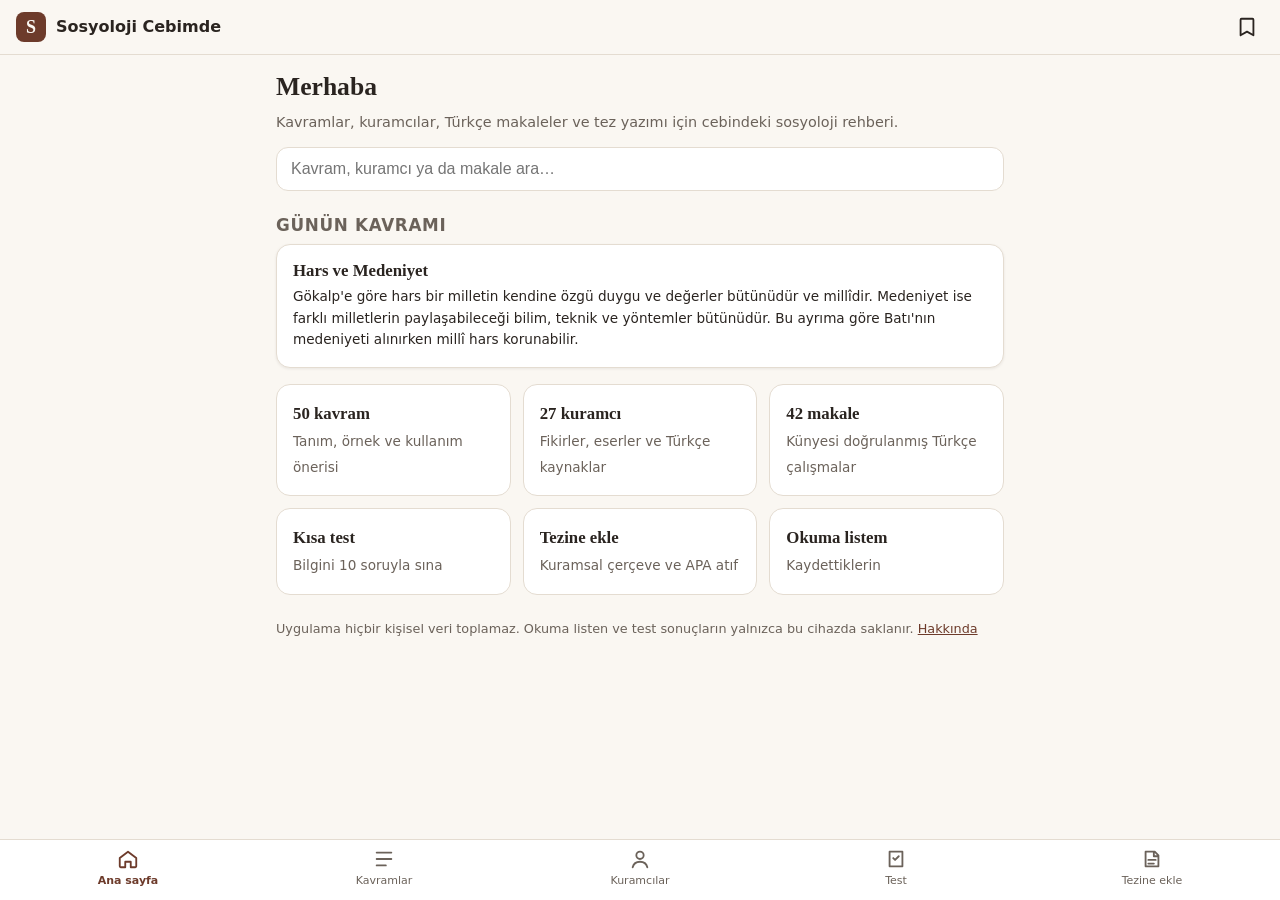
==== app/index.html @ 09aa5ed4 "Sosyoloji Cebimde PWA uygulamasını ekle Kavramlar, kuramcılar, doğrulanmış Türkçe makaleler, test, t" ====
<!doctype html>
<html lang="tr">
<head>
  <meta charset="utf-8">
  <meta name="viewport" content="width=device-width, initial-scale=1, viewport-fit=cover">
  <title>Sosyoloji Cebimde</title>
  <meta name="description" content="Sosyoloji kavramları, kuramcılar, Türkçe makale önerileri, kısa testler ve tez yazım rehberi. Ücretsiz ve çevrimdışı çalışır, hiçbir veri toplamaz.">
  <meta name="theme-color" content="#6d3b2b">
  <link rel="manifest" href="manifest.webmanifest">
  <link rel="icon" href="icons/icon-192.png" type="image/png">
  <link rel="apple-touch-icon" href="icons/icon-192.png">
  <link rel="stylesheet" href="styles.css">
</head>
<body>
  <header class="ust">
    <a href="#/" class="logo" aria-label="Ana sayfa">
      <span class="logo-isaret" aria-hidden="true">S</span>
      <span>Sosyoloji Cebimde</span>
    </a>
    <a href="#/listem" class="ust-dugme" aria-label="Okuma listem" title="Okuma listem">
      <svg viewBox="0 0 24 24" width="22" height="22" aria-hidden="true"><path d="M6 3h12a1 1 0 0 1 1 1v17l-7-4-7 4V4a1 1 0 0 1 1-1z" fill="none" stroke="currentColor" stroke-width="2" stroke-linejoin="round"/></svg>
    </a>
  </header>

  <main id="icerik" tabindex="-1"></main>

  <nav class="alt-menu" aria-label="Ana menü">
    <a href="#/" data-menu="ana">
      <svg viewBox="0 0 24 24" aria-hidden="true"><path d="M3 11l9-7 9 7v9a1 1 0 0 1-1 1h-5v-6H9v6H4a1 1 0 0 1-1-1z" fill="none" stroke="currentColor" stroke-width="2" stroke-linejoin="round"/></svg>
      <span>Ana sayfa</span>
    </a>
    <a href="#/kavramlar" data-menu="kavram">
      <svg viewBox="0 0 24 24" aria-hidden="true"><path d="M4 5h16M4 12h16M4 19h10" fill="none" stroke="currentColor" stroke-width="2" stroke-linecap="round"/></svg>
      <span>Kavramlar</span>
    </a>
    <a href="#/kuramcilar" data-menu="kuramci">
      <svg viewBox="0 0 24 24" aria-hidden="true"><circle cx="12" cy="8" r="4" fill="none" stroke="currentColor" stroke-width="2"/><path d="M4 21c1-4 4-6 8-6s7 2 8 6" fill="none" stroke="currentColor" stroke-width="2" stroke-linecap="round"/></svg>
      <span>Kuramcılar</span>
    </a>
    <a href="#/test" data-menu="test">
      <svg viewBox="0 0 24 24" aria-hidden="true"><path d="M9 11l2 2 4-4M5 4h14v16H5z" fill="none" stroke="currentColor" stroke-width="2" stroke-linejoin="round" stroke-linecap="round"/></svg>
      <span>Test</span>
    </a>
    <a href="#/tez" data-menu="tez">
      <svg viewBox="0 0 24 24" aria-hidden="true"><path d="M5 4h10l4 4v12H5z M14 4v5h5 M8 13h8 M8 17h6" fill="none" stroke="currentColor" stroke-width="2" stroke-linejoin="round" stroke-linecap="round"/></svg>
      <span>Tezine ekle</span>
    </a>
  </nav>

  <div id="bildirim" role="status" aria-live="polite"></div>

  <script src="data/kuramcilar.js"></script>
  <script src="data/kavramlar.js"></script>
  <script src="data/makaleler.js"></script>
  <script src="data/rehber.js"></script>
  <script src="app.js"></script>
</body>
</html>
---- app/styles.css ----
:root {
  --zemin: #faf7f2;
  --yuzey: #ffffff;
  --yuzey-2: #f3eee6;
  --metin: #2a2420;
  --metin-soluk: #6b625a;
  --vurgu: #6d3b2b;
  --vurgu-acik: #f2e3dc;
  --cizgi: #e4dcd1;
  --basari: #2f6b45;
  --basari-acik: #e1f0e6;
  --hata: #a33a2b;
  --hata-acik: #f8e2de;
  --golge: 0 1px 3px rgba(40, 30, 20, .08);
  --yaricap: 14px;
  --font: system-ui, -apple-system, "Segoe UI", Roboto, "Noto Sans", sans-serif;
  --serif: Georgia, "Iowan Old Style", "Noto Serif", serif;
}
@media (prefers-color-scheme: dark) {
  :root:not([data-theme="light"]) {
    --zemin: #1b1816;
    --yuzey: #25211e;
    --yuzey-2: #2e2925;
    --metin: #eee7df;
    --metin-soluk: #a99e93;
    --vurgu: #e0a48d;
    --vurgu-acik: #3a2a23;
    --cizgi: #3a342f;
    --basari: #8fd0a6;
    --basari-acik: #1f3326;
    --hata: #f0a093;
    --hata-acik: #3b2420;
    --golge: none;
  }
}
:root[data-theme="dark"] {
  --zemin: #1b1816; --yuzey: #25211e; --yuzey-2: #2e2925; --metin: #eee7df; --metin-soluk: #a99e93;
  --vurgu: #e0a48d; --vurgu-acik: #3a2a23; --cizgi: #3a342f; --basari: #8fd0a6; --basari-acik: #1f3326;
  --hata: #f0a093; --hata-acik: #3b2420; --golge: none;
}

* { box-sizing: border-box; }
html { -webkit-text-size-adjust: 100%; }
body {
  margin: 0;
  background: var(--zemin);
  color: var(--metin);
  font-family: var(--font);
  font-size: 16px;
  line-height: 1.6;
  padding-bottom: calc(72px + env(safe-area-inset-bottom));
}
a { color: var(--vurgu); }
h1, h2, h3 { font-family: var(--serif); line-height: 1.25; margin: 0 0 .5rem; }
h1 { font-size: 1.6rem; }
h2 { font-size: 1.25rem; margin-top: 1.5rem; }
h3 { font-size: 1.05rem; }
p { margin: 0 0 .8rem; }

.ust {
  position: sticky; top: 0; z-index: 10;
  display: flex; align-items: center; justify-content: space-between;
  padding: 10px 16px; padding-top: calc(10px + env(safe-area-inset-top));
  background: var(--zemin); border-bottom: 1px solid var(--cizgi);
}
.logo { display: flex; align-items: center; gap: 10px; text-decoration: none; color: var(--metin); font-weight: 600; }
.logo-isaret {
  width: 30px; height: 30px; border-radius: 8px; display: grid; place-items: center;
  background: var(--vurgu); color: var(--zemin); font-family: var(--serif); font-size: 18px;
}
.ust-dugme { color: var(--metin); padding: 6px; border-radius: 8px; display: grid; place-items: center; }

main { max-width: 760px; margin: 0 auto; padding: 16px; outline: none; }

.alt-menu {
  position: fixed; bottom: 0; left: 0; right: 0; z-index: 10;
  display: grid; grid-template-columns: repeat(5, 1fr);
  background: var(--yuzey); border-top: 1px solid var(--cizgi);
  padding-bottom: env(safe-area-inset-bottom);
}
.alt-menu a {
  display: flex; flex-direction: column; align-items: center; gap: 2px;
  padding: 8px 2px 10px; text-decoration: none; color: var(--metin-soluk); font-size: 11px;
}
.alt-menu svg { width: 22px; height: 22px; }
.alt-menu a.aktif { color: var(--vurgu); font-weight: 600; }

.arama {
  width: 100%; padding: 12px 14px; font-size: 16px; border-radius: 12px;
  border: 1px solid var(--cizgi); background: var(--yuzey); color: var(--metin);
}
.arama:focus { outline: 2px solid var(--vurgu); outline-offset: 1px; }

.kart {
  background: var(--yuzey); border: 1px solid var(--cizgi); border-radius: var(--yaricap);
  padding: 16px; margin-bottom: 12px; box-shadow: var(--golge);
}
.kart-link { display: block; text-decoration: none; color: inherit; }
.kart-link:active { background: var(--yuzey-2); }
.kart h3 { margin-bottom: 4px; }
.soluk { color: var(--metin-soluk); font-size: .9rem; }
.kucuk { font-size: .85rem; }

.izgara { display: grid; grid-template-columns: repeat(2, 1fr); gap: 12px; margin: 16px 0; }
.kutucuk {
  display: block; padding: 16px; border-radius: var(--yaricap); text-decoration: none;
  background: var(--yuzey); border: 1px solid var(--cizgi); color: var(--metin);
}
.kutucuk b { display: block; font-family: var(--serif); font-size: 1.05rem; }
.kutucuk span { font-size: .85rem; color: var(--metin-soluk); }

.etiket {
  display: inline-block; font-size: .78rem; padding: 2px 10px; border-radius: 999px;
  background: var(--vurgu-acik); color: var(--vurgu); margin: 0 6px 6px 0; text-decoration: none;
}
.filtre { display: flex; gap: 8px; overflow-x: auto; padding: 4px 0 12px; scrollbar-width: none; }
.filtre button {
  flex: none; border: 1px solid var(--cizgi); background: var(--yuzey); color: var(--metin);
  padding: 6px 12px; border-radius: 999px; font-size: .85rem; cursor: pointer;
}
.filtre button.secili { background: var(--vurgu); color: var(--zemin); border-color: var(--vurgu); }

.bolum { margin-top: 20px; }
.bolum > h2 { font-size: 1.05rem; font-family: var(--font); text-transform: uppercase; letter-spacing: .04em; color: var(--metin-soluk); }
.alinti {
  border-left: 3px solid var(--vurgu); background: var(--yuzey-2);
  padding: 12px 14px; border-radius: 0 10px 10px 0; margin: 8px 0 12px;
}
ul.duz, ol.duz { padding-left: 1.2rem; margin: 0 0 .8rem; }
ul.duz li, ol.duz li { margin-bottom: .4rem; }

.dugme {
  display: inline-flex; align-items: center; justify-content: center; gap: 6px;
  border: 1px solid var(--cizgi); background: var(--yuzey); color: var(--metin);
  padding: 8px 12px; border-radius: 10px; font-size: .88rem; cursor: pointer; text-decoration: none;
}
.dugme.ana { background: var(--vurgu); color: var(--zemin); border-color: var(--vurgu); font-weight: 600; }
.dugme-sira { display: flex; flex-wrap: wrap; gap: 8px; margin-top: 10px; }
.yildiz { border: none; background: none; color: var(--vurgu); cursor: pointer; padding: 4px; font-size: 1.3rem; line-height: 1; }

.makale .kunye { font-size: .9rem; min-width: 0; flex: 1; overflow-wrap: anywhere; }
.ust-baslik > h1 { min-width: 0; }
.ust-baslik .yildiz { flex: none; }
.makale .kunye i { font-style: italic; }

.ust-baslik { display: flex; justify-content: space-between; align-items: flex-start; gap: 8px; }
.geri { display: inline-block; margin-bottom: 8px; font-size: .9rem; text-decoration: none; }

.soru { font-family: var(--serif); font-size: 1.15rem; margin-bottom: 12px; }
.secenek {
  display: block; width: 100%; text-align: left; padding: 12px 14px; margin-bottom: 8px;
  border: 1px solid var(--cizgi); border-radius: 12px; background: var(--yuzey); color: var(--metin);
  font-size: 1rem; cursor: pointer;
}
.secenek.dogru { background: var(--basari-acik); border-color: var(--basari); color: var(--metin); }
.secenek.yanlis { background: var(--hata-acik); border-color: var(--hata); color: var(--metin); }
.secenek:disabled { cursor: default; }
.ilerleme { height: 6px; background: var(--yuzey-2); border-radius: 99px; overflow: hidden; margin-bottom: 16px; }
.ilerleme > div { height: 100%; background: var(--vurgu); }
.skor { font-family: var(--serif); font-size: 3rem; color: var(--vurgu); text-align: center; margin: 8px 0; }

table.tablo { width: 100%; border-collapse: collapse; font-size: .9rem; margin-bottom: 12px; }
table.tablo th, table.tablo td { border-bottom: 1px solid var(--cizgi); padding: 8px 6px; text-align: left; vertical-align: top; }
table.tablo th { color: var(--metin-soluk); font-weight: 600; }
.ipucu { background: var(--vurgu-acik); border-radius: 10px; padding: 10px 12px; font-size: .92rem; margin: 8px 0 12px; }
.kalip { background: var(--yuzey-2); border-radius: 10px; padding: 10px 12px; margin: 6px 0 10px; font-size: .9rem; overflow-wrap: anywhere; }

details.akordeon { background: var(--yuzey); border: 1px solid var(--cizgi); border-radius: var(--yaricap); margin-bottom: 10px; }
details.akordeon > summary { padding: 14px 16px; cursor: pointer; font-weight: 600; list-style: none; }
details.akordeon > summary::-webkit-details-marker { display: none; }
details.akordeon > summary::after { content: "+"; float: right; color: var(--metin-soluk); }
details.akordeon[open] > summary::after { content: "–"; }
details.akordeon > div { padding: 0 16px 14px; }

label.alan { display: block; font-size: .85rem; color: var(--metin-soluk); margin: 10px 0 4px; }
input.girdi, select.girdi, textarea.girdi {
  font-family: inherit;
  width: 100%; padding: 10px 12px; font-size: 16px; border-radius: 10px;
  border: 1px solid var(--cizgi); background: var(--yuzey); color: var(--metin);
}
.cikti { background: var(--yuzey-2); border-radius: 10px; padding: 12px; margin-top: 12px; overflow-wrap: anywhere; min-height: 2.5em; }

#bildirim {
  position: fixed; left: 50%; bottom: calc(84px + env(safe-area-inset-bottom)); transform: translateX(-50%);
  background: var(--metin); color: var(--zemin); padding: 10px 16px; border-radius: 10px; font-size: .9rem;
  opacity: 0; pointer-events: none; transition: opacity .2s; max-width: calc(100% - 32px); z-index: 20;
}
#bildirim.goster { opacity: 1; }
.bos { text-align: center; color: var(--metin-soluk); padding: 32px 8px; }
.alt-not { font-size: .8rem; color: var(--metin-soluk); margin-top: 24px; }

@media (min-width: 560px) {
  .izgara { grid-template-columns: repeat(3, 1fr); }
}
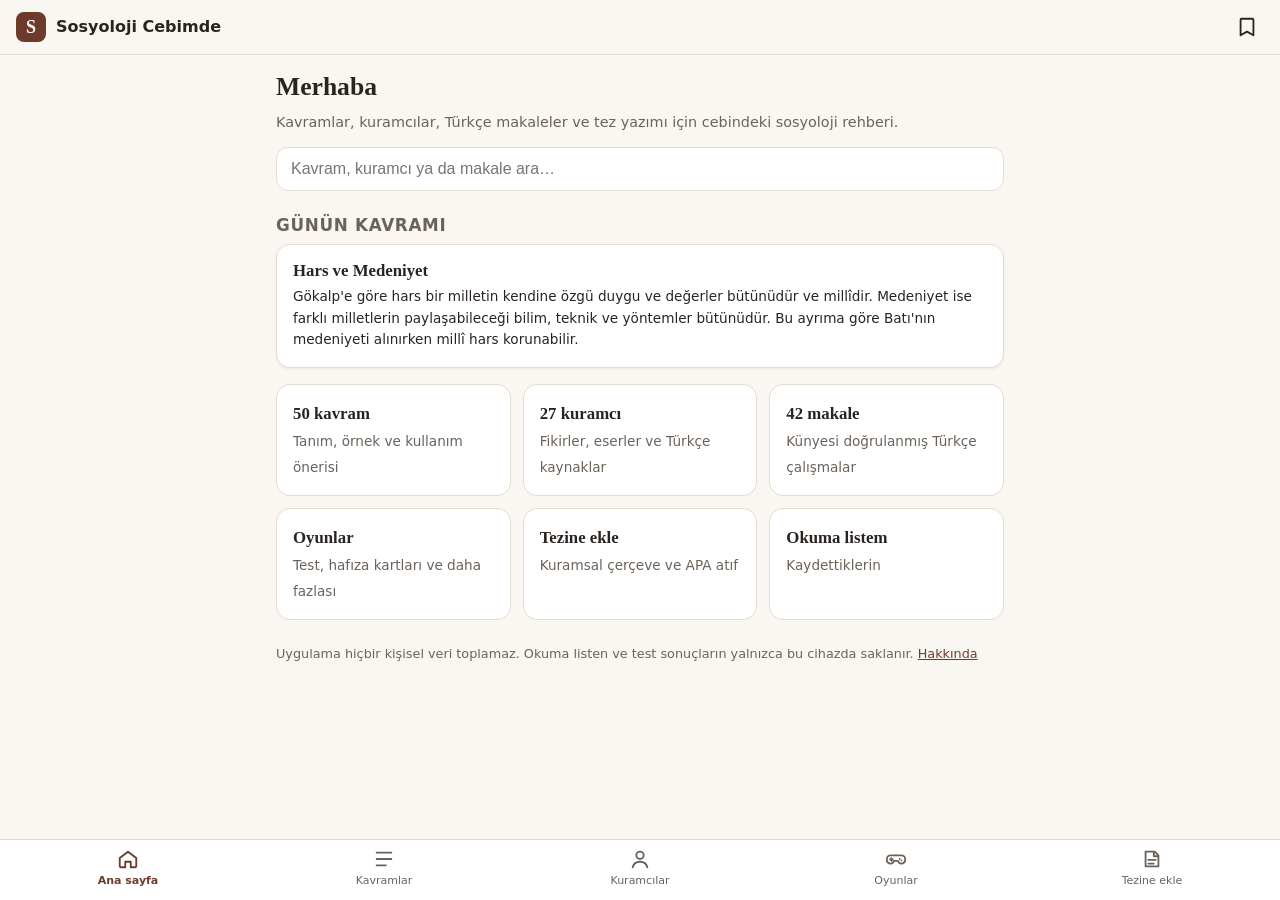
==== commit 0ec02448: "Uygulamaya dört sosyoloji oyunu ekle Hafıza Kartları, Saha Notu, Zaman Çizelgesi ve Kavram Tahmini. " ====
--- a/app/index.html
+++ b/app/index.html
@@ -4,7 +4,7 @@
   <meta charset="utf-8">
   <meta name="viewport" content="width=device-width, initial-scale=1, viewport-fit=cover">
   <title>Sosyoloji Cebimde</title>
-  <meta name="description" content="Sosyoloji kavramları, kuramcılar, Türkçe makale önerileri, kısa testler ve tez yazım rehberi. Ücretsiz ve çevrimdışı çalışır, hiçbir veri toplamaz.">
+  <meta name="description" content="Sosyoloji kavramları, kuramcılar, Türkçe makale önerileri, kısa testler, sosyoloji oyunları ve tez yazım rehberi. Ücretsiz ve çevrimdışı çalışır, hiçbir veri toplamaz.">
   <meta name="theme-color" content="#6d3b2b">
   <link rel="manifest" href="manifest.webmanifest">
   <link rel="icon" href="icons/icon-192.png" type="image/png">
@@ -37,9 +37,9 @@
       <svg viewBox="0 0 24 24" aria-hidden="true"><circle cx="12" cy="8" r="4" fill="none" stroke="currentColor" stroke-width="2"/><path d="M4 21c1-4 4-6 8-6s7 2 8 6" fill="none" stroke="currentColor" stroke-width="2" stroke-linecap="round"/></svg>
       <span>Kuramcılar</span>
     </a>
-    <a href="#/test" data-menu="test">
-      <svg viewBox="0 0 24 24" aria-hidden="true"><path d="M9 11l2 2 4-4M5 4h14v16H5z" fill="none" stroke="currentColor" stroke-width="2" stroke-linejoin="round" stroke-linecap="round"/></svg>
-      <span>Test</span>
+    <a href="#/oyunlar" data-menu="oyun">
+      <svg viewBox="0 0 24 24" aria-hidden="true"><path d="M6 8h12a4 4 0 0 1 4 4v1a4 4 0 0 1-7 2.6L14 14h-4l-1 1.6A4 4 0 0 1 2 13v-1a4 4 0 0 1 4-4z M7 11v3 M5.5 12.5h3 M16 12h.01 M18 13.5h.01" fill="none" stroke="currentColor" stroke-width="2" stroke-linejoin="round" stroke-linecap="round"/></svg>
+      <span>Oyunlar</span>
     </a>
     <a href="#/tez" data-menu="tez">
       <svg viewBox="0 0 24 24" aria-hidden="true"><path d="M5 4h10l4 4v12H5z M14 4v5h5 M8 13h8 M8 17h6" fill="none" stroke="currentColor" stroke-width="2" stroke-linejoin="round" stroke-linecap="round"/></svg>
@@ -53,6 +53,7 @@
   <script src="data/kavramlar.js"></script>
   <script src="data/makaleler.js"></script>
   <script src="data/rehber.js"></script>
+  <script src="oyunlar.js"></script>
   <script src="app.js"></script>
 </body>
 </html>
--- a/app/styles.css
+++ b/app/styles.css
@@ -192,3 +192,36 @@
 @media (min-width: 560px) {
   .izgara { grid-template-columns: repeat(3, 1fr); }
 }
+
+/* oyunlar */
+.oyun-kart { display: flex; gap: 14px; align-items: center; }
+.oyun-kart h3 { margin: 0 0 2px; }
+.oyun-simge { font-size: 1.8rem; width: 48px; height: 48px; flex: none; display: grid; place-items: center; background: var(--vurgu-acik); border-radius: 12px; }
+.hafiza-izgara { display: grid; grid-template-columns: repeat(3, 1fr); gap: 8px; margin: 12px 0; }
+.hafiza-kart {
+  position: relative; min-height: 92px; border-radius: 12px; border: 1px solid var(--cizgi); cursor: pointer;
+  background: var(--vurgu); color: var(--zemin); padding: 8px; font-size: .85rem; line-height: 1.3; font-family: var(--font);
+  overflow-wrap: anywhere;
+}
+.hafiza-kart .on { font-family: var(--serif); font-size: 1.8rem; }
+.hafiza-kart .arka { display: none; }
+.hafiza-kart small { display: block; font-size: .68rem; opacity: .7; margin-bottom: 4px; text-transform: uppercase; letter-spacing: .04em; }
+.hafiza-kart.cevrik, .hafiza-kart.tamam { background: var(--yuzey); color: var(--metin); }
+.hafiza-kart.cevrik .on, .hafiza-kart.tamam .on { display: none; }
+.hafiza-kart.cevrik .arka, .hafiza-kart.tamam .arka { display: block; }
+.hafiza-kart.tamam { background: var(--basari-acik); border-color: var(--basari); }
+.saha-notu {
+  background: var(--yuzey); border: 1px dashed var(--vurgu); border-radius: 12px; padding: 14px 16px; margin-bottom: 14px;
+  font-family: var(--serif); font-size: 1.05rem; line-height: 1.55;
+}
+.saha-notu small { display: block; font-family: var(--font); font-size: .75rem; color: var(--vurgu); text-transform: uppercase; letter-spacing: .05em; margin-bottom: 6px; }
+.sira-rozet { display: inline-grid; place-items: center; width: 26px; height: 26px; border-radius: 50%; border: 1px solid var(--cizgi); margin-right: 10px; font-weight: 700; font-size: .85rem; vertical-align: middle; }
+.secili-sira .sira-rozet { background: var(--vurgu); color: var(--zemin); border-color: var(--vurgu); }
+.kelime { display: flex; flex-wrap: wrap; gap: 10px 16px; margin: 16px 0 6px; justify-content: center; }
+.kelime-grup { display: inline-flex; gap: 2px; white-space: nowrap; }
+.harf-kutu { width: 20px; height: 34px; border-bottom: 3px solid var(--vurgu); display: grid; place-items: center; font-weight: 700; font-size: 1.1rem; }
+.bosluk { width: 14px; }
+.klavye { display: grid; grid-template-columns: repeat(8, 1fr); gap: 6px; margin: 10px 0 14px; }
+.tus { padding: 10px 0; border-radius: 8px; border: 1px solid var(--cizgi); background: var(--yuzey); color: var(--metin); font-size: 1rem; font-weight: 600; cursor: pointer; }
+.tus.dogru { background: var(--basari-acik); border-color: var(--basari); }
+.tus.yanlis { background: var(--hata-acik); border-color: var(--hata); opacity: .6; }
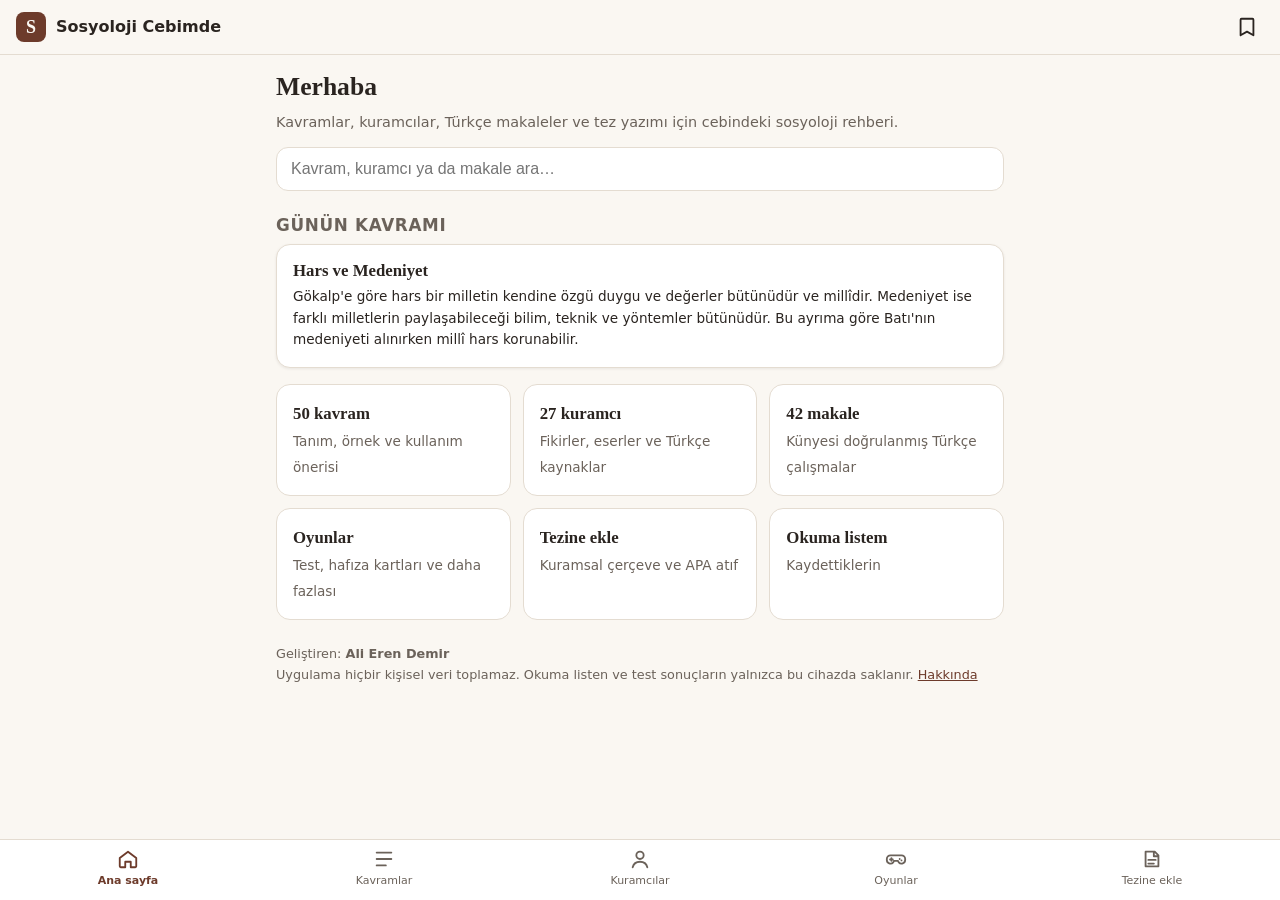
==== commit c5d20e52: "Geliştirici adını ve X paylaşım önizlemesini ekle Ana sayfa, Hakkında ve gizlilik sayfasına Geliştir" ====
--- a/app/index.html
+++ b/app/index.html
@@ -5,7 +5,20 @@
   <meta name="viewport" content="width=device-width, initial-scale=1, viewport-fit=cover">
   <title>Sosyoloji Cebimde</title>
   <meta name="description" content="Sosyoloji kavramları, kuramcılar, Türkçe makale önerileri, kısa testler, sosyoloji oyunları ve tez yazım rehberi. Ücretsiz ve çevrimdışı çalışır, hiçbir veri toplamaz.">
+  <meta name="author" content="Ali Eren Demir">
   <meta name="theme-color" content="#6d3b2b">
+  <meta property="og:type" content="website">
+  <meta property="og:title" content="Sosyoloji Cebimde">
+  <meta property="og:description" content="Sosyoloji kavramları, kuramcılar, künyesi doğrulanmış Türkçe makaleler, oyunlar ve APA atıf oluşturucu. Ücretsiz, reklamsız ve veri toplamaz. Geliştiren: Ali Eren Demir">
+  <meta property="og:url" content="https://alierendemir.github.io/sosyoloji/">
+  <meta property="og:image" content="https://alierendemir.github.io/sosyoloji/paylasim.png">
+  <meta property="og:image:width" content="1200">
+  <meta property="og:image:height" content="630">
+  <meta property="og:locale" content="tr_TR">
+  <meta name="twitter:card" content="summary_large_image">
+  <meta name="twitter:title" content="Sosyoloji Cebimde">
+  <meta name="twitter:description" content="Sosyoloji kavramları, kuramcılar, Türkçe makaleler, oyunlar ve APA atıf oluşturucu. Geliştiren: Ali Eren Demir">
+  <meta name="twitter:image" content="https://alierendemir.github.io/sosyoloji/paylasim.png">
   <link rel="manifest" href="manifest.webmanifest">
   <link rel="icon" href="icons/icon-192.png" type="image/png">
   <link rel="apple-touch-icon" href="icons/icon-192.png">
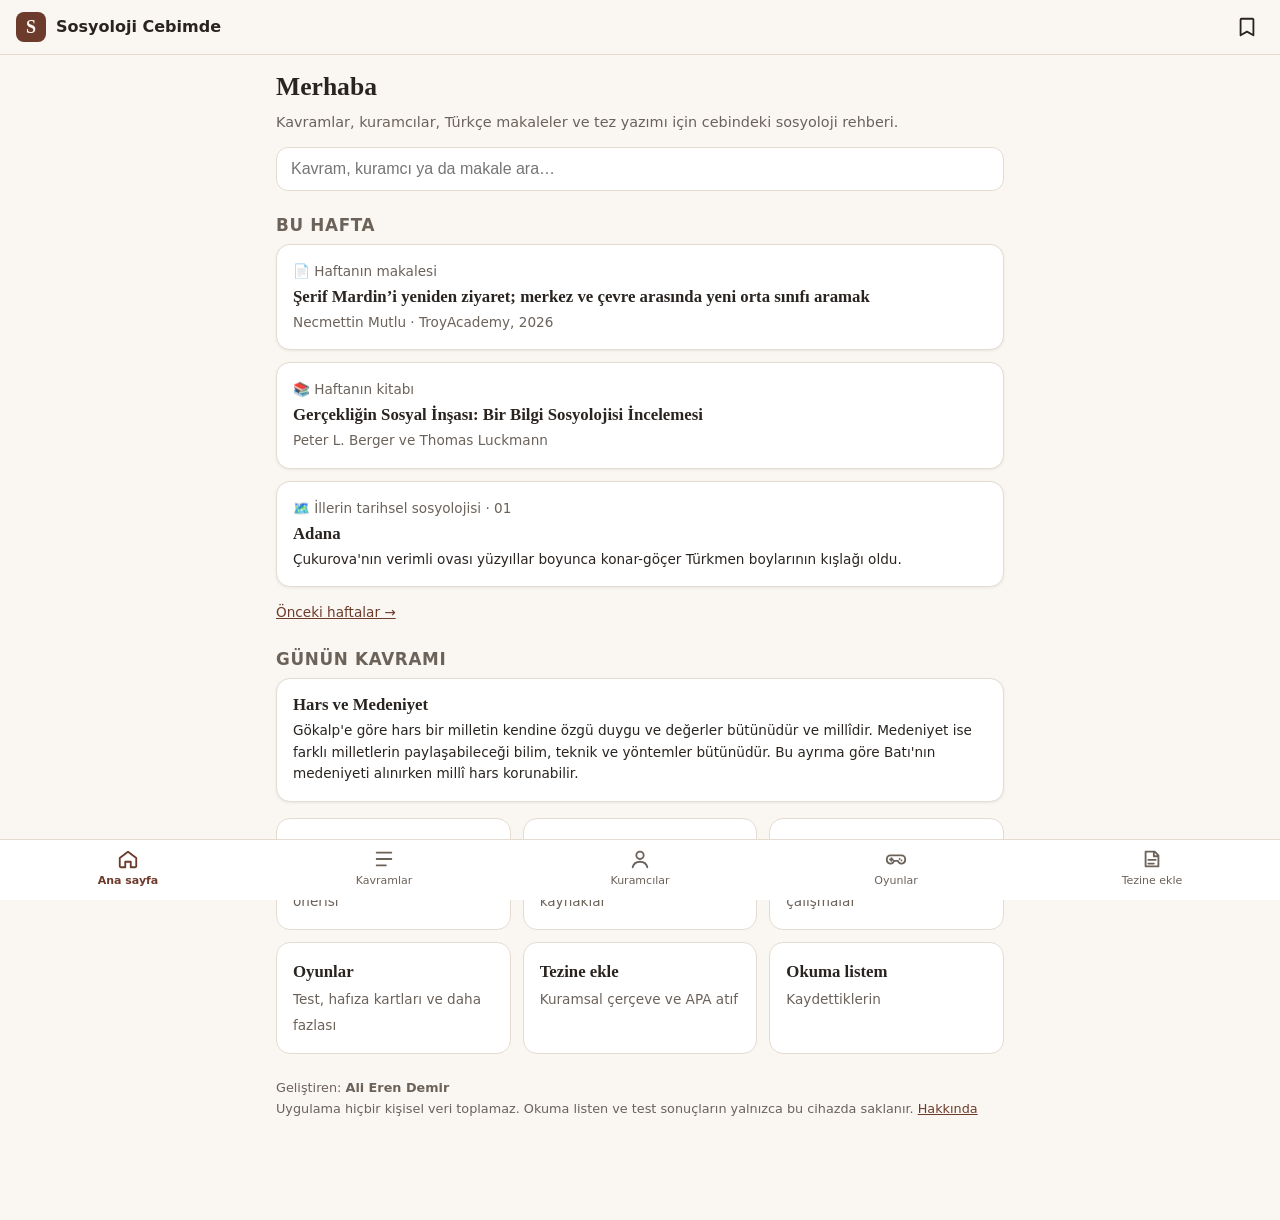
==== commit ea6ae6cb: "Haftanın makalesi, haftanın kitabı ve illerin tarihsel sosyolojisi bölümlerini ekle Ana sayfaya Bu h" ====
--- a/app/index.html
+++ b/app/index.html
@@ -66,6 +66,7 @@
   <script src="data/kavramlar.js"></script>
   <script src="data/makaleler.js"></script>
   <script src="data/rehber.js"></script>
+  <script src="data/haftalik.js"></script>
   <script src="oyunlar.js"></script>
   <script src="app.js"></script>
 </body>
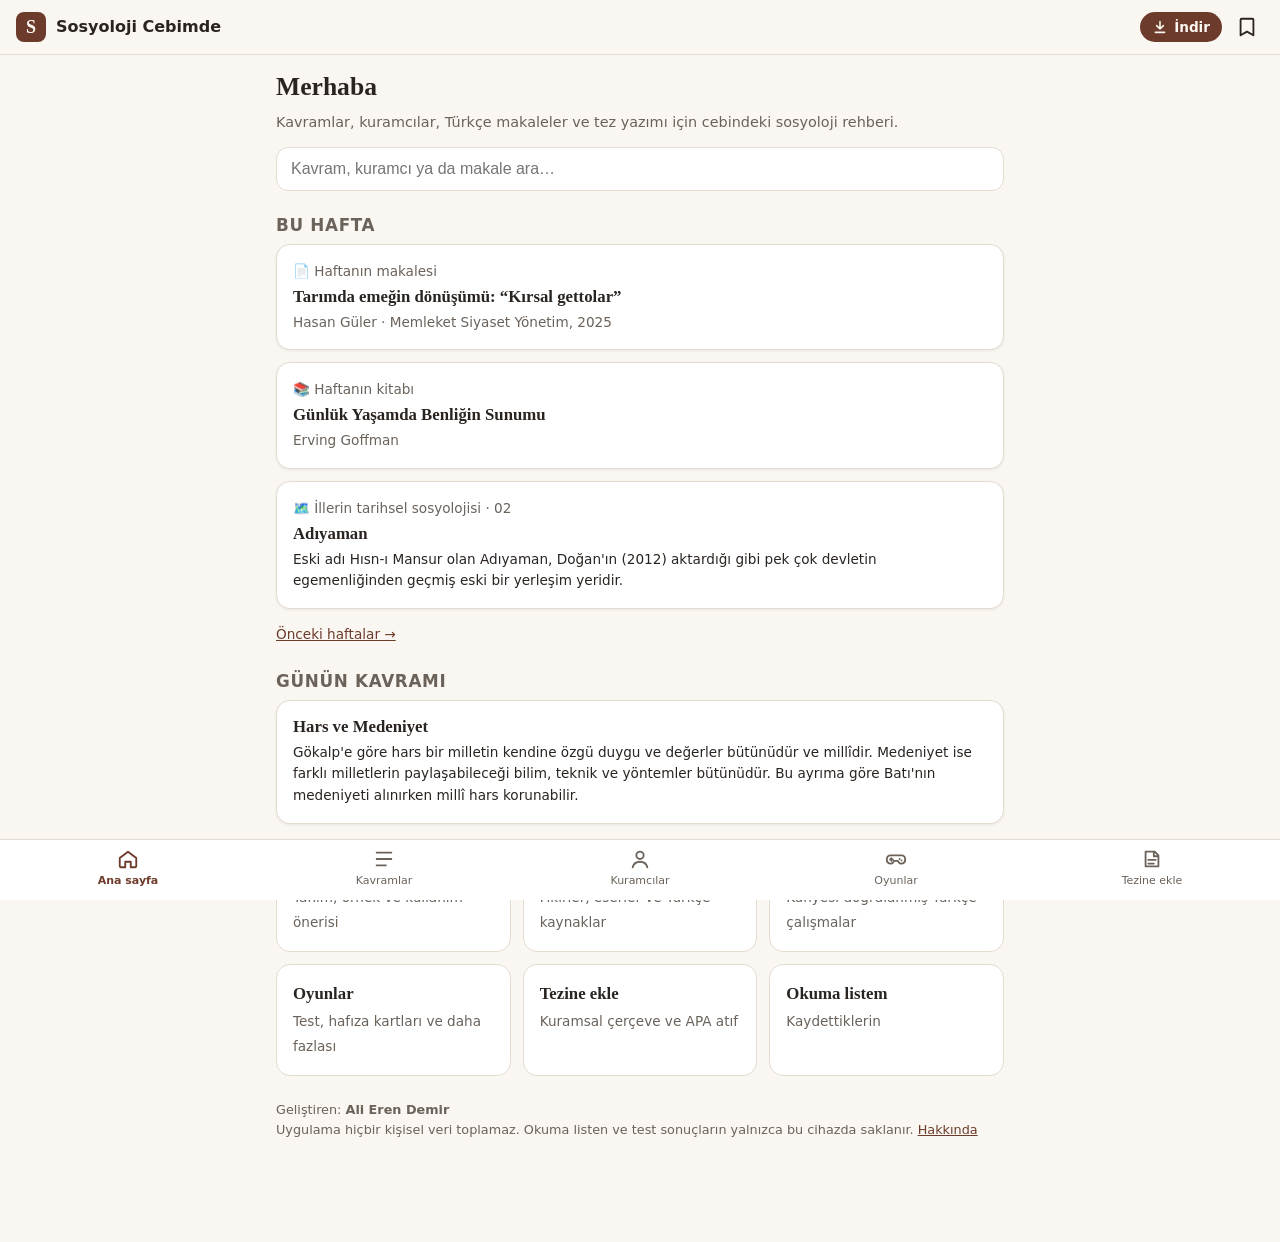
==== commit 6ee5e54b: "Uygulamayı indir düğmesi ve 23 Kasım haftası içeriği - kurulum.js: X, Instagram gibi uygulama içi ta" ====
--- a/app/index.html
+++ b/app/index.html
@@ -22,6 +22,10 @@
   <link rel="manifest" href="manifest.webmanifest">
   <link rel="icon" href="icons/icon-192.png" type="image/png">
   <link rel="apple-touch-icon" href="icons/icon-192.png">
+  <meta name="apple-mobile-web-app-capable" content="yes">
+  <meta name="mobile-web-app-capable" content="yes">
+  <meta name="apple-mobile-web-app-title" content="Sosyoloji">
+  <meta name="apple-mobile-web-app-status-bar-style" content="default">
   <link rel="stylesheet" href="styles.css">
 </head>
 <body>
@@ -69,5 +73,6 @@
   <script src="data/haftalik.js"></script>
   <script src="oyunlar.js"></script>
   <script src="app.js"></script>
+  <script src="kurulum.js"></script>
 </body>
 </html>
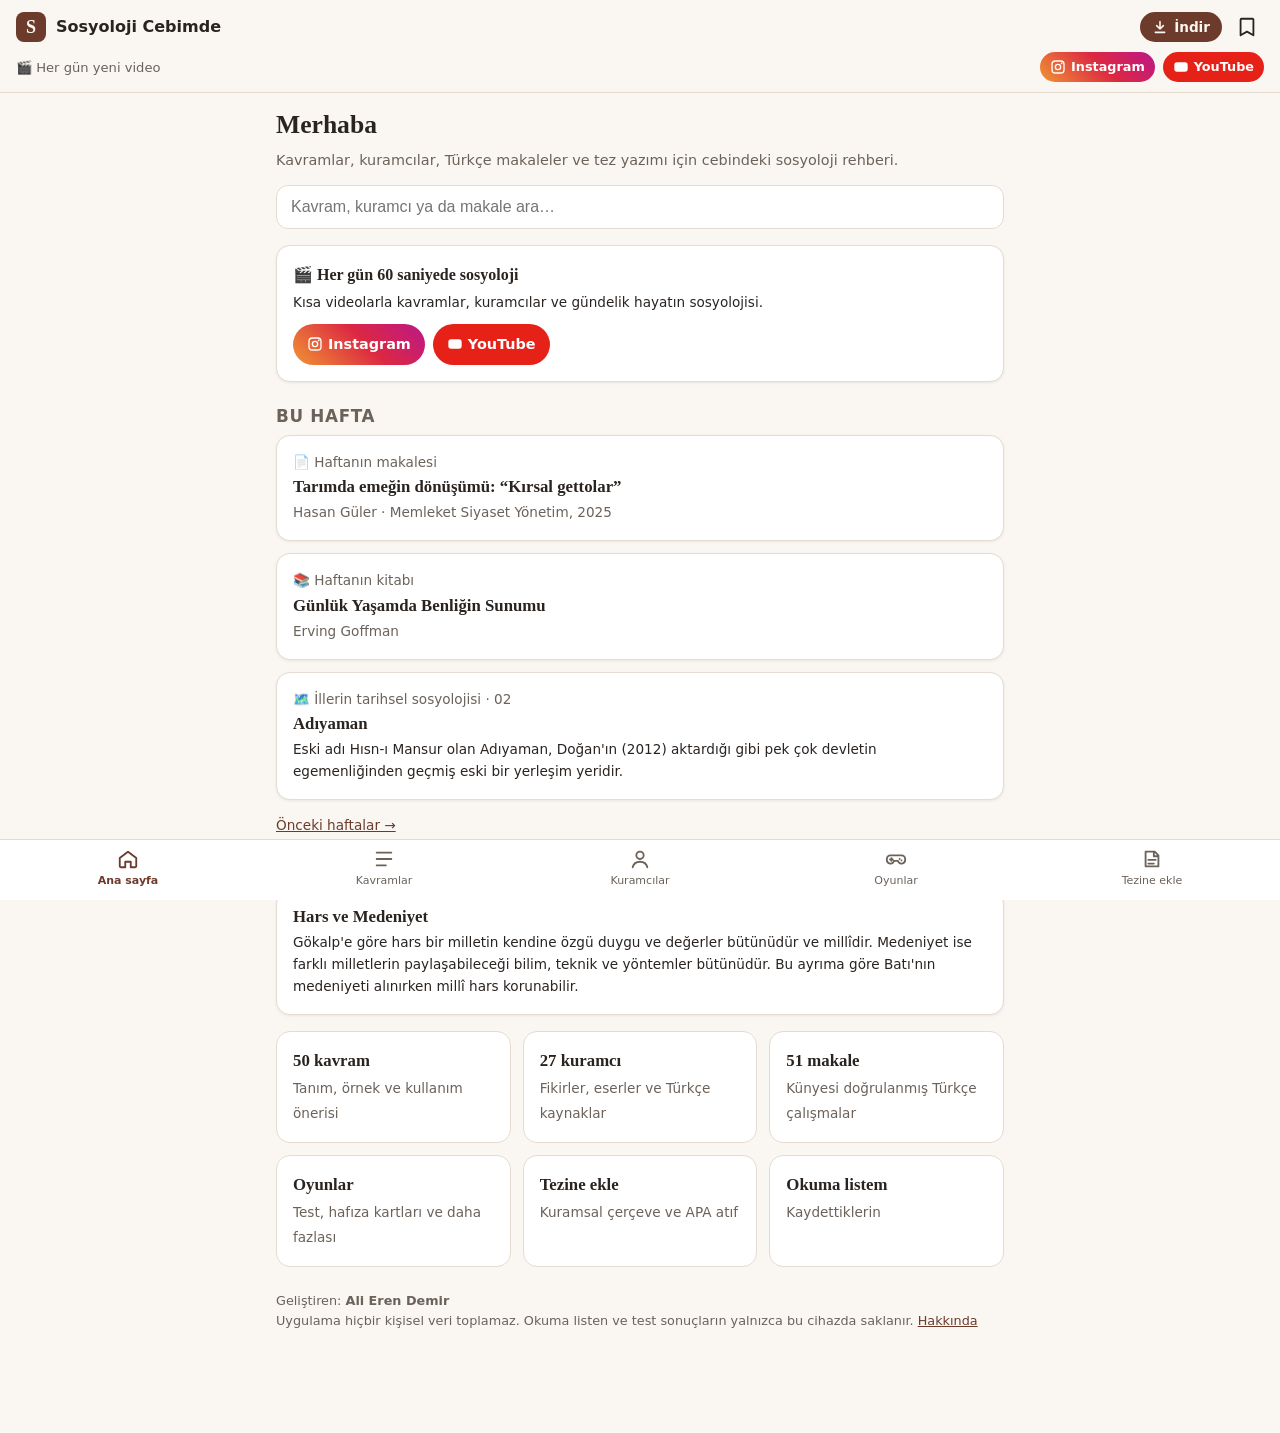
==== commit 776f2909: "Instagram ve YouTube hesaplarını uygulamaya ekle Üst çubuğun altına her sayfada görünen bir sosyal m" ====
--- a/app/index.html
+++ b/app/index.html
@@ -37,6 +37,11 @@
     <a href="#/listem" class="ust-dugme" aria-label="Okuma listem" title="Okuma listem">
       <svg viewBox="0 0 24 24" width="22" height="22" aria-hidden="true"><path d="M6 3h12a1 1 0 0 1 1 1v17l-7-4-7 4V4a1 1 0 0 1 1-1z" fill="none" stroke="currentColor" stroke-width="2" stroke-linejoin="round"/></svg>
     </a>
+    <div class="sosyal-serit">
+      <span>🎬 Her gün yeni video</span>
+      <a class="sosyal-dugme ig" href="https://www.instagram.com/sosyolojikdusun/" target="_blank" rel="noopener" aria-label="Instagram'da takip et"><svg viewBox="0 0 24 24" width="16" height="16" aria-hidden="true"><rect x="3" y="3" width="18" height="18" rx="5" fill="none" stroke="currentColor" stroke-width="2"/><circle cx="12" cy="12" r="4" fill="none" stroke="currentColor" stroke-width="2"/><circle cx="17.5" cy="6.5" r="1.3" fill="currentColor"/></svg>Instagram</a>
+      <a class="sosyal-dugme yt" href="https://www.youtube.com/@sosyolojikdusun" target="_blank" rel="noopener" aria-label="YouTube'da abone ol"><svg viewBox="0 0 24 24" width="16" height="16" aria-hidden="true"><rect x="2" y="5" width="20" height="14" rx="4" fill="currentColor"/><path d="M10 9l5 3-5 3z" fill="var(--yuzey)"/></svg>YouTube</a>
+    </div>
   </header>
 
   <main id="icerik" tabindex="-1"></main>
--- a/app/styles.css
+++ b/app/styles.css
@@ -59,7 +59,7 @@
 
 .ust {
   position: sticky; top: 0; z-index: 10;
-  display: flex; align-items: center; justify-content: space-between;
+  display: flex; flex-wrap: wrap; align-items: center; justify-content: space-between;
   padding: 10px 16px; padding-top: calc(10px + env(safe-area-inset-top));
   background: var(--zemin); border-bottom: 1px solid var(--cizgi);
 }
@@ -225,3 +225,20 @@
 .tus { padding: 10px 0; border-radius: 8px; border: 1px solid var(--cizgi); background: var(--yuzey); color: var(--metin); font-size: 1rem; font-weight: 600; cursor: pointer; }
 .tus.dogru { background: var(--basari-acik); border-color: var(--basari); }
 .tus.yanlis { background: var(--hata-acik); border-color: var(--hata); opacity: .6; }
+
+/* sosyal medya şeridi */
+.sosyal-serit { flex-basis: 100%; min-width: 0; max-width: 100%; display: flex; align-items: center; gap: 8px; margin-top: 8px; font-size: .82rem; color: var(--metin-soluk); }
+.sosyal-serit span { flex: 1 1 0; min-width: 0; white-space: nowrap; overflow: hidden; text-overflow: ellipsis; }
+@media (max-width: 380px) {
+  .logo > span:last-child { font-size: .95rem; }
+  .sosyal-serit span { display: none; }
+  .sosyal-serit { justify-content: flex-end; }
+}
+@media (max-width: 345px) {
+  .logo > span:last-child { display: none; }
+}
+.sosyal-dugme { flex: none; display: inline-flex; align-items: center; gap: 5px; padding: 5px 10px; border-radius: 999px; text-decoration: none; font-weight: 600; font-size: .8rem; color: #fff; }
+.sosyal-dugme.ig { background: linear-gradient(45deg, #f09433, #dc2743 55%, #bc1888); }
+.sosyal-dugme.yt { background: #e62117; }
+.sosyal-kart { display: flex; gap: 8px; flex-wrap: wrap; margin-top: 10px; }
+.sosyal-kart .sosyal-dugme { padding: 9px 14px; font-size: .9rem; }
